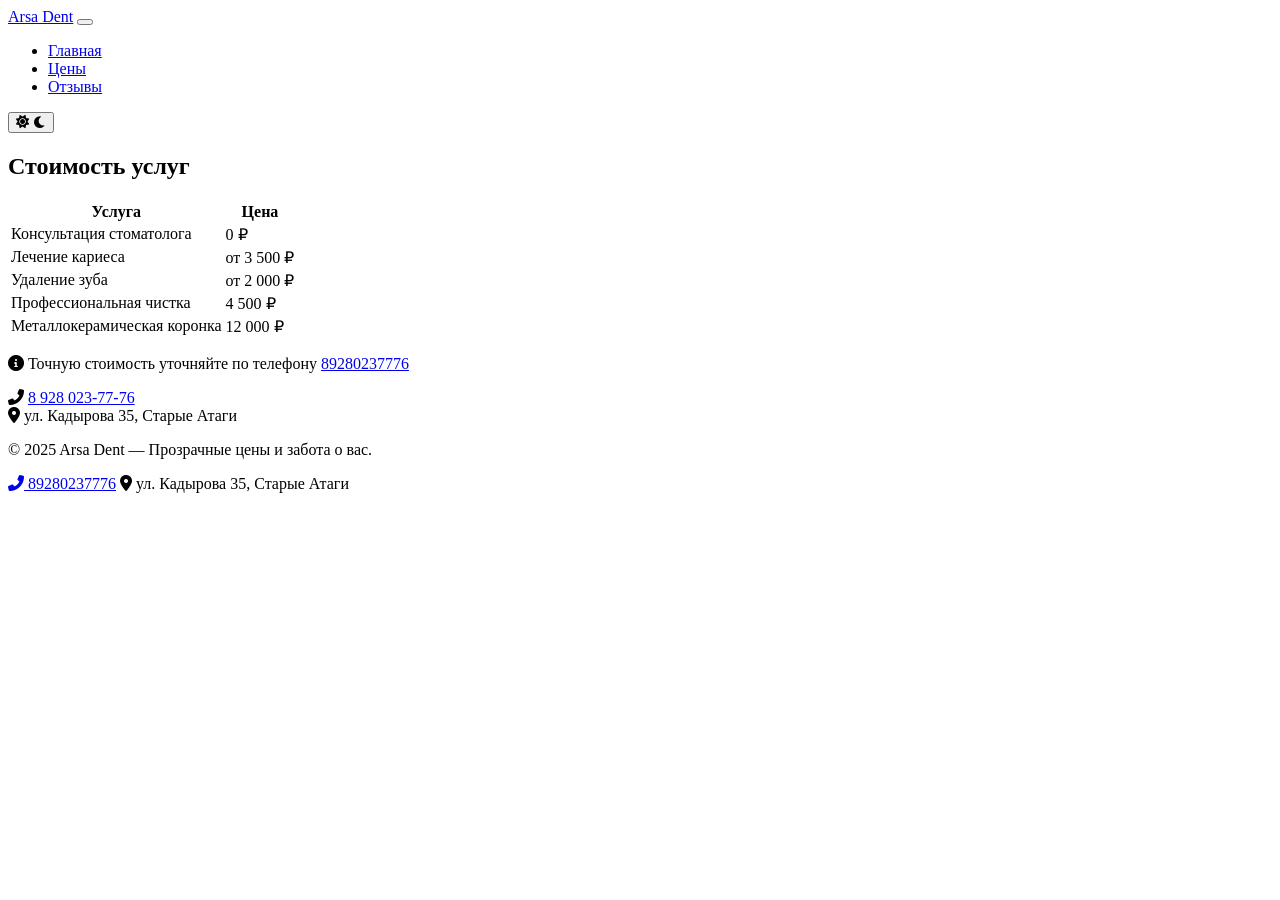
==== about.html @ 2aa065d4 "Create about.html" ====
<!DOCTYPE html>
<html lang="ru">
<head>
    <meta charset="UTF-8">
    <meta name="viewport" content="width=device-width, initial-scale=1.0">
    <title>Arsa Dent | Стоимость услуг</title>
    <link rel="stylesheet" href="style.css">
    <link rel="stylesheet" href="https://cdnjs.cloudflare.com/ajax/libs/font-awesome/6.0.0-beta3/css/all.min.css">
    <link href="https://fonts.googleapis.com/css2?family=Inter:opsz,wght@14..32,300;400;500;600;700&family=Poppins:wght@400;500;600;700&display=swap" rel="stylesheet">
</head>
<body>
    <header class="header">
        <div class="container header-container">
            <a href="index.html" class="logo">Arsa Dent</a>
            <button class="burger-btn" id="burgerBtn" aria-label="Меню">
                <span class="burger-line"></span>
                <span class="burger-line"></span>
                <span class="burger-line"></span>
            </button>
            <nav class="nav-menu" id="navMenu">
                <ul class="nav-list">
                    <li><a href="index.html" class="nav-link">Главная</a></li>
                    <li><a href="about.html" class="nav-link active">Цены</a></li>
                    <li><a href="page.html" class="nav-link">Отзывы</a></li>
                </ul>
                <div class="theme-toggle-wrapper">
                    <button id="themeToggle" class="theme-toggle" aria-label="Тёмная/светлая тема">
                        <i class="fas fa-sun"></i>
                        <i class="fas fa-moon"></i>
                    </button>
                </div>
            </nav>
        </div>
    </header>

    <main>
        <section class="pricing-section">
            <div class="container">
                <h1 class="page-title fade-up">Стоимость услуг</h1>
                <div class="price-table-wrapper fade-up">
                    <table class="price-table">
                        <thead>
                            <tr><th>Услуга</th><th>Цена</th></tr>
                        </thead>
                        <tbody>
                            <tr><td>Консультация стоматолога</td><td class="price">0 ₽</td></tr>
                            <tr><td>Лечение кариеса</td><td class="price">от 3 500 ₽</td></tr>
                            <tr><td>Удаление зуба</td><td class="price">от 2 000 ₽</td></tr>
                            <tr><td>Профессиональная чистка</td><td class="price">4 500 ₽</td></tr>
                            <tr><td>Металлокерамическая коронка</td><td class="price">12 000 ₽</td></tr>
                        </tbody>
                    </table>
                    <p class="price-note"><i class="fas fa-info-circle"></i> Точную стоимость уточняйте по телефону <a href="tel:89280237776">89280237776</a></p>
                </div>
            </div>
        </section>

        <!-- Доп. блок с контактами (единообразие) -->
        <section class="contact-info mini-contacts">
            <div class="container contact-grid">
                <div class="contact-block"><i class="fas fa-phone-alt"></i> <a href="tel:89280237776">8 928 023-77-76</a></div>
                <div class="contact-block"><i class="fas fa-map-marker-alt"></i> ул. Кадырова 35, Старые Атаги</div>
            </div>
        </section>
    </main>

    <footer class="footer">
        <div class="container footer-container">
            <p>&copy; 2025 Arsa Dent — Прозрачные цены и забота о вас.</p>
            <div class="footer-links"><a href="tel:89280237776"><i class="fas fa-phone-alt"></i> 89280237776</a> <span><i class="fas fa-map-marker-alt"></i> ул. Кадырова 35, Старые Атаги</span></div>
        </div>
    </footer>

    <script>
        const themeToggle = document.getElementById('themeToggle');
        const root = document.documentElement;
        const loadTheme = () => { const saved = localStorage.getItem('theme'); if(saved === 'dark') root.classList.add('dark'); else root.classList.remove('dark'); };
        loadTheme();
        themeToggle.addEventListener('click', () => { root.classList.toggle('dark'); localStorage.setItem('theme', root.classList.contains('dark') ? 'dark' : 'light'); });
        // бургер
        const burger = document.getElementById('burgerBtn');
        const navMenu = document.getElementById('navMenu');
        burger.addEventListener('click', () => { navMenu.classList.toggle('open'); burger.classList.toggle('active'); });
        document.querySelectorAll('.nav-link').forEach(link => link.addEventListener('click', () => { navMenu.classList.remove('open'); burger.classList.remove('active'); }));
    </script>
</body>
</html>
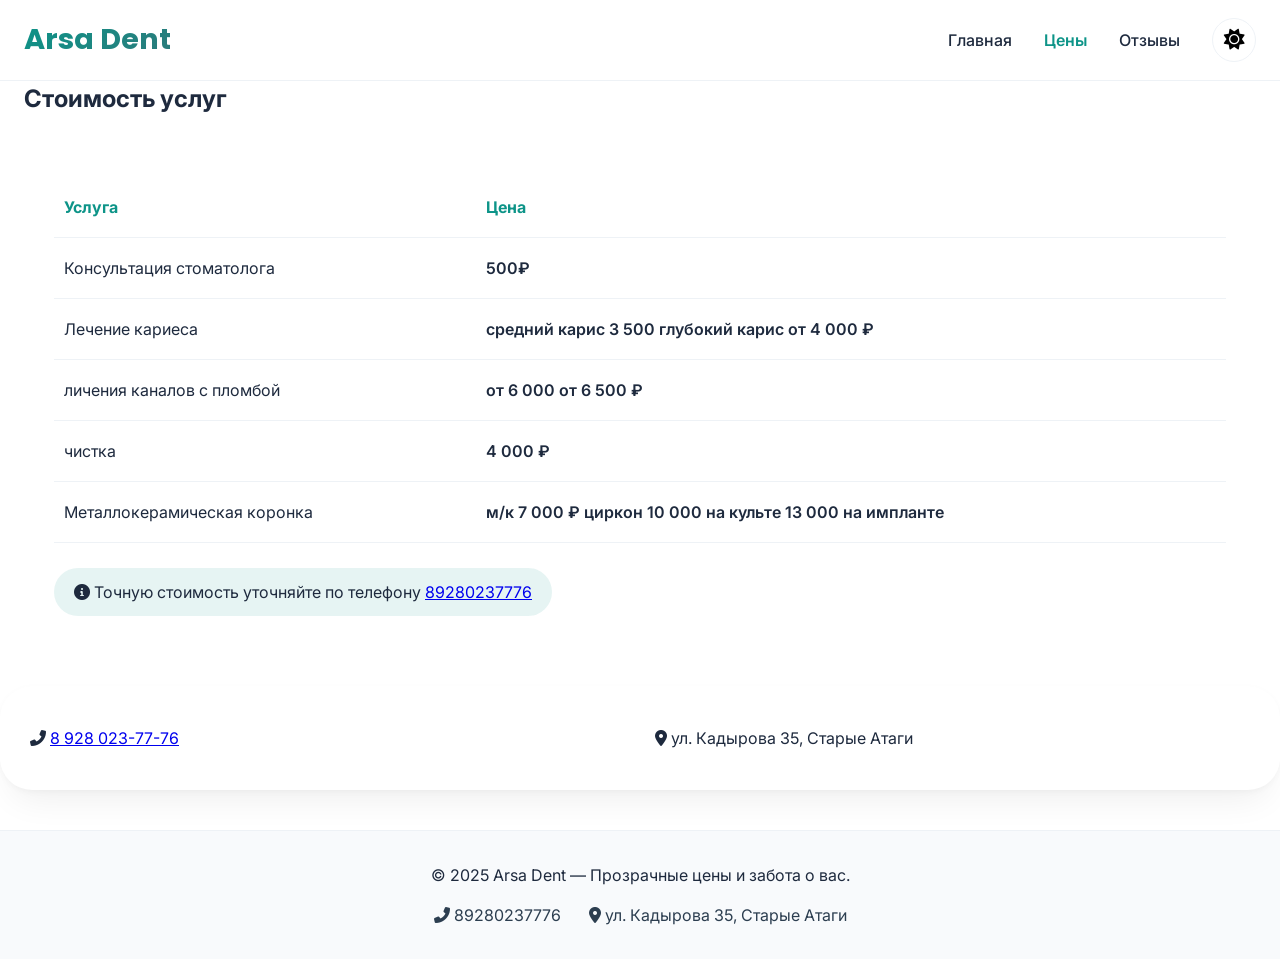
==== commit 9871f5c3: "Update about.html" ====
--- a/about.html
+++ b/about.html
@@ -43,11 +43,11 @@
                             <tr><th>Услуга</th><th>Цена</th></tr>
                         </thead>
                         <tbody>
-                            <tr><td>Консультация стоматолога</td><td class="price">0 ₽</td></tr>
-                            <tr><td>Лечение кариеса</td><td class="price">от 3 500 ₽</td></tr>
-                            <tr><td>Удаление зуба</td><td class="price">от 2 000 ₽</td></tr>
-                            <tr><td>Профессиональная чистка</td><td class="price">4 500 ₽</td></tr>
-                            <tr><td>Металлокерамическая коронка</td><td class="price">12 000 ₽</td></tr>
+                            <tr><td>Консультация стоматолога</td><td class="price">500₽</td></tr>
+                            <tr><td>Лечение кариеса</td><td class="price">средний карис 3 500 глубокий карис от 4 000 ₽</td></tr>
+                            <tr><td>личения каналов с пломбой</td><td class="price">от 6 000 от 6 500 ₽</td></tr>
+                            <tr><td> чистка</td><td class="price">4 000 ₽</td></tr>
+                            <tr><td>Металлокерамическая коронка</td><td class="price">м/к 7 000 ₽ циркон 10 000 на культе 13 000 на импланте</td></tr>
                         </tbody>
                     </table>
                     <p class="price-note"><i class="fas fa-info-circle"></i> Точную стоимость уточняйте по телефону <a href="tel:89280237776">89280237776</a></p>
--- a/style.css
+++ b/style.css
@@ -0,0 +1,390 @@
+/* style.css - единый файл стилей для Arsa Dent */
+/* ===== RESET & ГЛОБАЛЬНЫЕ ПЕРЕМЕННЫЕ ===== */
+* {
+    margin: 0;
+    padding: 0;
+    box-sizing: border-box;
+}
+
+:root {
+    /* Светлая тема */
+    --bg-body: #ffffff;
+    --text-primary: #1E2A3E;
+    --text-secondary: #2c3e50;
+    --card-bg: #ffffff;
+    --header-bg: rgba(255,255,255,0.96);
+    --border-color: #eef2f6;
+    --accent: #0D9488;  /* бирюзово-синий акцент */
+    --accent-hover: #0f766e;
+    --shadow-sm: 0 20px 35px -12px rgba(0,0,0,0.07), 0 2px 6px rgba(0,0,0,0.03);
+    --shadow-hover: 0 30px 40px -16px rgba(0,0,0,0.15);
+    --footer-bg: #f8fafc;
+    --transition: all 0.25s cubic-bezier(0.2, 0.9, 0.4, 1.1);
+}
+
+:root.dark {
+    --bg-body: #121212;
+    --text-primary: #EDEDED;
+    --text-secondary: #B0B3B8;
+    --card-bg: #1E1E2A;
+    --header-bg: rgba(18,18,18,0.95);
+    --border-color: #2C2C3A;
+    --accent: #2aa79b;
+    --accent-hover: #3ecfc0;
+    --shadow-sm: 0 20px 30px -12px rgba(0,0,0,0.5);
+    --footer-bg: #0c0c10;
+}
+
+body {
+    font-family: 'Inter', sans-serif;
+    background-color: var(--bg-body);
+    color: var(--text-primary);
+    transition: background-color 0.3s ease, color 0.2s ease;
+    line-height: 1.5;
+    scroll-behavior: smooth;
+}
+
+.container {
+    max-width: 1280px;
+    margin: 0 auto;
+    padding: 0 24px;
+}
+
+/* ===== АНИМАЦИИ ПОЯВЛЕНИЯ ===== */
+.fade-up {
+    animation: fadeUp 0.7s ease forwards;
+    opacity: 0;
+    transform: translateY(18px);
+}
+
+@keyframes fadeUp {
+    to {
+        opacity: 1;
+        transform: translateY(0);
+    }
+}
+
+/* карточки, секции - появление с задержкой */
+.service-card, .review-card, .price-table-wrapper, .clinic-text, .contact-block {
+    animation: fadeUp 0.6s ease forwards;
+    opacity: 0;
+}
+.service-card:nth-child(1) { animation-delay: 0.1s; }
+.service-card:nth-child(2) { animation-delay: 0.2s; }
+.service-card:nth-child(3) { animation-delay: 0.3s; }
+.service-card:nth-child(4) { animation-delay: 0.4s; }
+
+/* ===== ХЕДЕР И БУРГЕР ===== */
+.header {
+    background: var(--header-bg);
+    backdrop-filter: blur(12px);
+    position: sticky;
+    top: 0;
+    z-index: 100;
+    border-bottom: 1px solid var(--border-color);
+    transition: var(--transition);
+}
+
+.header-container {
+    display: flex;
+    justify-content: space-between;
+    align-items: center;
+    padding: 18px 24px;
+}
+
+.logo {
+    font-family: 'Poppins', sans-serif;
+    font-size: 1.8rem;
+    font-weight: 700;
+    background: linear-gradient(135deg, var(--accent), #2c7a7b);
+    background-clip: text;
+    -webkit-background-clip: text;
+    color: transparent;
+    text-decoration: none;
+}
+
+.nav-menu {
+    display: flex;
+    align-items: center;
+    gap: 2rem;
+}
+
+.nav-list {
+    display: flex;
+    gap: 2rem;
+    list-style: none;
+}
+
+.nav-link {
+    text-decoration: none;
+    font-weight: 500;
+    color: var(--text-primary);
+    transition: 0.2s;
+    position: relative;
+}
+.nav-link.active {
+    color: var(--accent);
+    font-weight: 600;
+}
+.nav-link:hover { color: var(--accent); }
+
+.theme-toggle {
+    background: var(--card-bg);
+    border: 1px solid var(--border-color);
+    border-radius: 40px;
+    width: 44px;
+    height: 44px;
+    cursor: pointer;
+    font-size: 1.3rem;
+    display: flex;
+    align-items: center;
+    justify-content: center;
+    transition: transform 0.3s, background 0.2s;
+}
+.theme-toggle i:first-child, .theme-toggle i:last-child {
+    transition: opacity 0.2s;
+}
+:root .theme-toggle .fa-sun { display: inline; }
+:root .theme-toggle .fa-moon { display: none; }
+:root.dark .theme-toggle .fa-sun { display: none; }
+:root.dark .theme-toggle .fa-moon { display: inline; color: #FFD966; }
+.theme-toggle:hover { transform: rotate(20deg); background: var(--accent); color: white;}
+
+/* бургер */
+.burger-btn {
+    display: none;
+    background: none;
+    border: none;
+    cursor: pointer;
+    flex-direction: column;
+    gap: 5px;
+}
+.burger-line {
+    width: 28px;
+    height: 2.5px;
+    background: var(--text-primary);
+    transition: 0.3s;
+}
+
+@media (max-width: 768px) {
+    .burger-btn { display: flex; }
+    .nav-menu {
+        position: fixed;
+        top: 75px;
+        left: -100%;
+        width: 80%;
+        height: calc(100vh - 75px);
+        background: var(--header-bg);
+        backdrop-filter: blur(20px);
+        flex-direction: column;
+        align-items: flex-start;
+        padding: 2rem;
+        transition: 0.3s;
+        border-radius: 0 24px 24px 0;
+        box-shadow: 10px 0 30px rgba(0,0,0,0.2);
+    }
+    .nav-menu.open { left: 0; }
+    .nav-list { flex-direction: column; gap: 1.5rem; }
+    .theme-toggle-wrapper { margin-top: 1.5rem; }
+    .burger-btn.active .burger-line:nth-child(1) { transform: rotate(45deg) translate(6px, 6px); }
+    .burger-btn.active .burger-line:nth-child(2) { opacity: 0; }
+    .burger-btn.active .burger-line:nth-child(3) { transform: rotate(-45deg) translate(6px, -6px); }
+}
+
+/* ===== КНОПКИ ===== */
+.btn {
+    display: inline-block;
+    padding: 14px 32px;
+    border-radius: 40px;
+    font-weight: 600;
+    font-family: inherit;
+    transition: all 0.25s;
+    cursor: pointer;
+    border: none;
+}
+.btn-primary {
+    background: var(--accent);
+    color: white;
+    box-shadow: 0 8px 18px rgba(13,148,136,0.25);
+}
+.btn-primary:hover {
+    background: var(--accent-hover);
+    transform: scale(1.02);
+    box-shadow: 0 12px 24px rgba(13,148,136,0.4);
+}
+.pulse-btn {
+    animation: pulse 1.8s infinite;
+}
+@keyframes pulse {
+    0% { box-shadow: 0 0 0 0 rgba(13,148,136,0.5);}
+    70% { box-shadow: 0 0 0 10px rgba(13,148,136,0);}
+    100% { box-shadow: 0 0 0 0 rgba(13,148,136,0);}
+}
+
+/* Hero */
+.hero {
+    padding: 80px 0;
+    text-align: center;
+    background: radial-gradient(circle at 10% 30%, rgba(13,148,136,0.05), transparent);
+}
+.hero-title {
+    font-size: 4rem;
+    font-weight: 800;
+    background: linear-gradient(125deg, var(--accent), #2b8c7c);
+    background-clip: text;
+    -webkit-background-clip: text;
+    color: transparent;
+}
+.hero-subtitle {
+    font-size: 1.4rem;
+    margin: 1rem 0 2rem;
+    color: var(--text-secondary);
+}
+
+/* Услуги грид */
+.services-grid {
+    display: grid;
+    grid-template-columns: repeat(auto-fit, minmax(260px, 1fr));
+    gap: 30px;
+    margin: 48px 0;
+}
+.service-card {
+    background: var(--card-bg);
+    border-radius: 28px;
+    padding: 32px 20px;
+    text-align: center;
+    transition: var(--transition);
+    box-shadow: var(--shadow-sm);
+    border: 1px solid var(--border-color);
+}
+.card-hover:hover {
+    transform: translateY(-8px) scale(1.02);
+    box-shadow: var(--shadow-hover);
+}
+.service-icon {
+    font-size: 3rem;
+    color: var(--accent);
+    margin-bottom: 1rem;
+}
+
+/* Контакты грид */
+.contact-grid {
+    display: flex;
+    flex-wrap: wrap;
+    justify-content: space-between;
+    gap: 30px;
+    background: var(--card-bg);
+    padding: 40px 30px;
+    border-radius: 32px;
+    margin: 40px 0;
+    box-shadow: var(--shadow-sm);
+}
+.contact-block {
+    flex: 1;
+    min-width: 180px;
+}
+.phone-link {
+    color: var(--accent);
+    text-decoration: none;
+    font-weight: 600;
+}
+
+/* Таблица цен */
+.price-table-wrapper {
+    background: var(--card-bg);
+    border-radius: 32px;
+    padding: 30px;
+    margin: 30px 0;
+}
+.price-table {
+    width: 100%;
+    border-collapse: collapse;
+}
+.price-table th, .price-table td {
+    padding: 18px 10px;
+    border-bottom: 1px solid var(--border-color);
+    text-align: left;
+}
+.price-table th {
+    font-weight: 700;
+    color: var(--accent);
+}
+.price {
+    font-weight: 600;
+    text-align: right;
+}
+.price-note {
+    margin-top: 25px;
+    background: rgba(13,148,136,0.1);
+    padding: 12px 20px;
+    border-radius: 60px;
+    display: inline-block;
+}
+
+/* Отзывы */
+.reviews-grid {
+    display: grid;
+    grid-template-columns: repeat(auto-fit, minmax(280px, 1fr));
+    gap: 30px;
+    margin: 40px 0;
+}
+.review-card {
+    background: var(--card-bg);
+    border-radius: 28px;
+    padding: 28px;
+    transition: var(--transition);
+    box-shadow: var(--shadow-sm);
+}
+.review-header {
+    display: flex;
+    justify-content: space-between;
+    margin-bottom: 12px;
+    font-weight: 600;
+}
+.stars {
+    color: #FBBF24;
+    margin-bottom: 16px;
+    letter-spacing: 2px;
+}
+/* Карта */
+.map-wrapper {
+    background: var(--card-bg);
+    border-radius: 32px;
+    padding: 24px;
+    margin: 40px auto;
+    box-shadow: var(--shadow-sm);
+}
+.map-title {
+    margin-bottom: 20px;
+}
+.map-address {
+    text-align: center;
+    margin-top: 20px;
+    font-weight: 500;
+}
+/* Footer */
+.footer {
+    background: var(--footer-bg);
+    border-top: 1px solid var(--border-color);
+    padding: 32px 0;
+    text-align: center;
+}
+.footer-links {
+    display: flex;
+    gap: 28px;
+    justify-content: center;
+    margin-top: 16px;
+    flex-wrap: wrap;
+}
+.footer-links a, .footer-links span {
+    color: var(--text-secondary);
+    text-decoration: none;
+}
+/* Адаптивность */
+@media (max-width: 768px) {
+    .hero-title { font-size: 2.6rem; }
+    .hero-subtitle { font-size: 1.1rem; }
+    .contact-grid { flex-direction: column; text-align: center; }
+    .price-table th, .price-table td { font-size: 0.9rem; }
+    .container { padding: 0 20px; }
+}
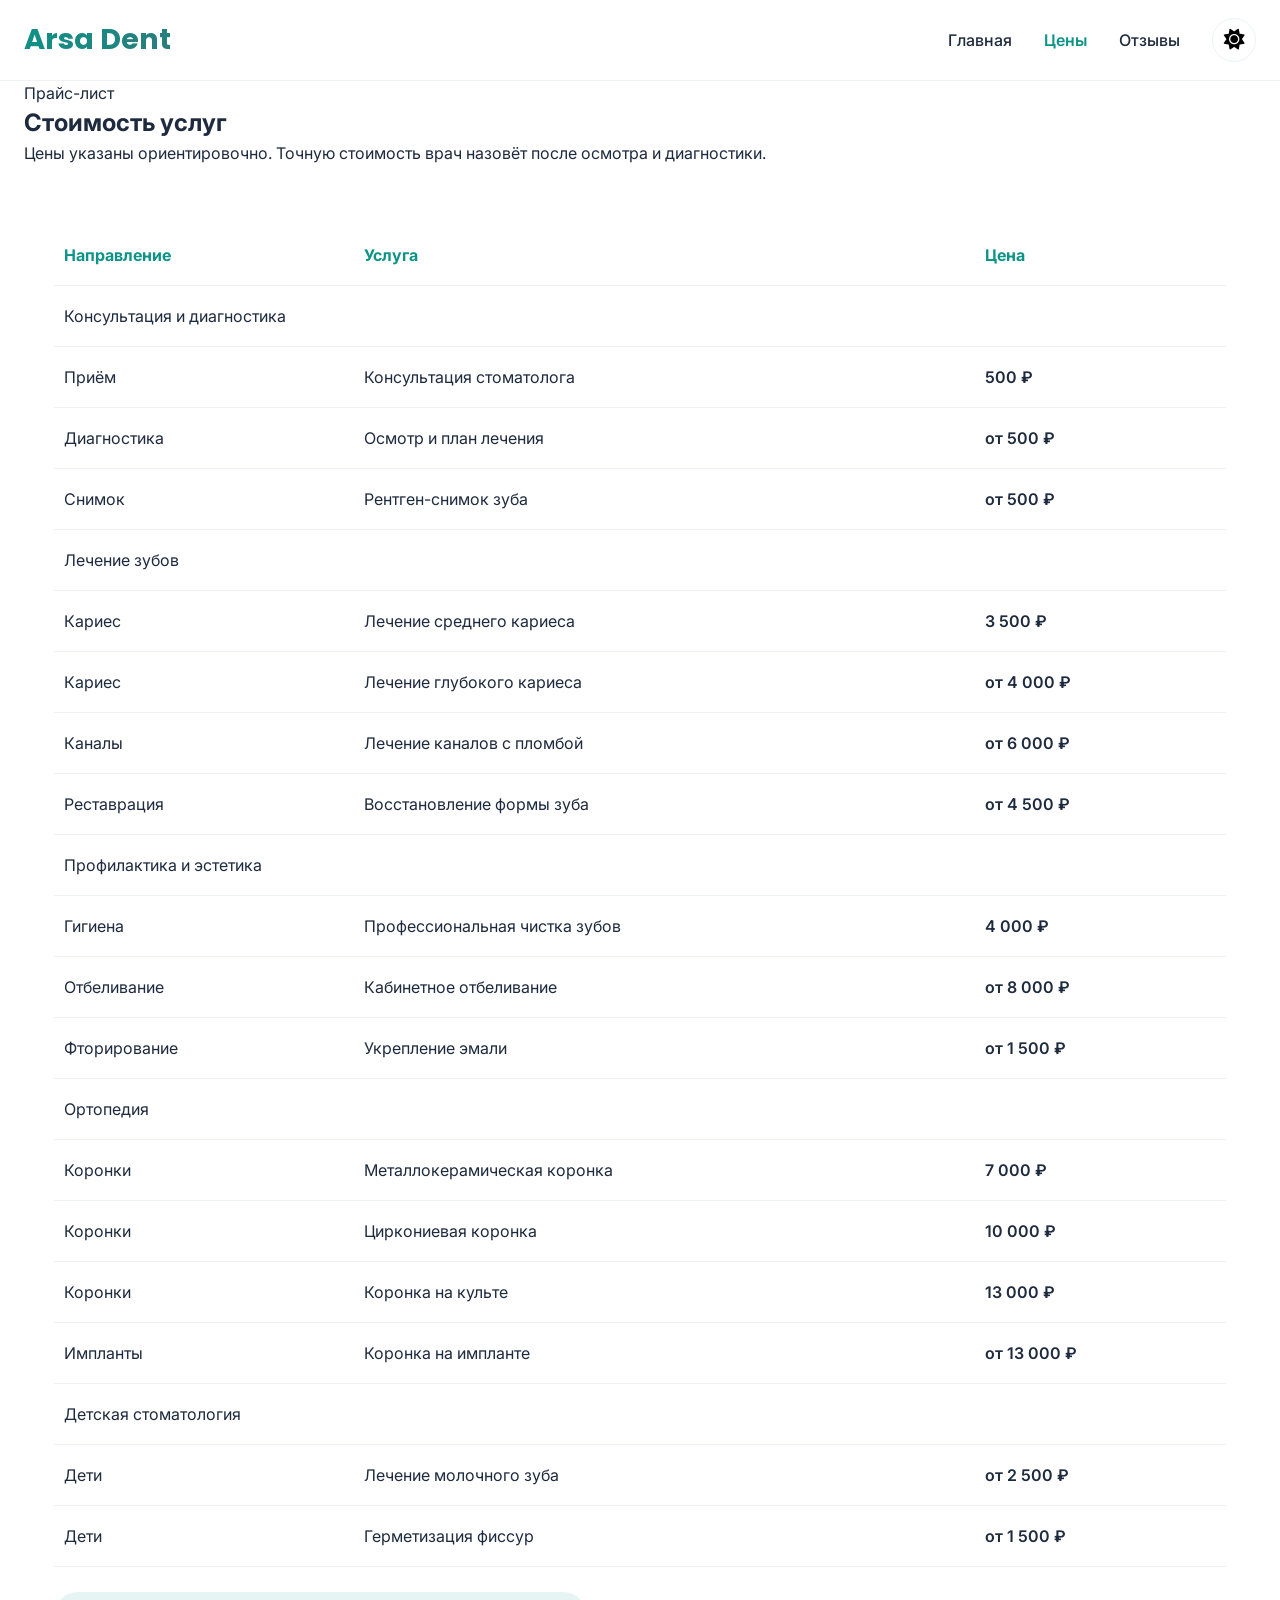
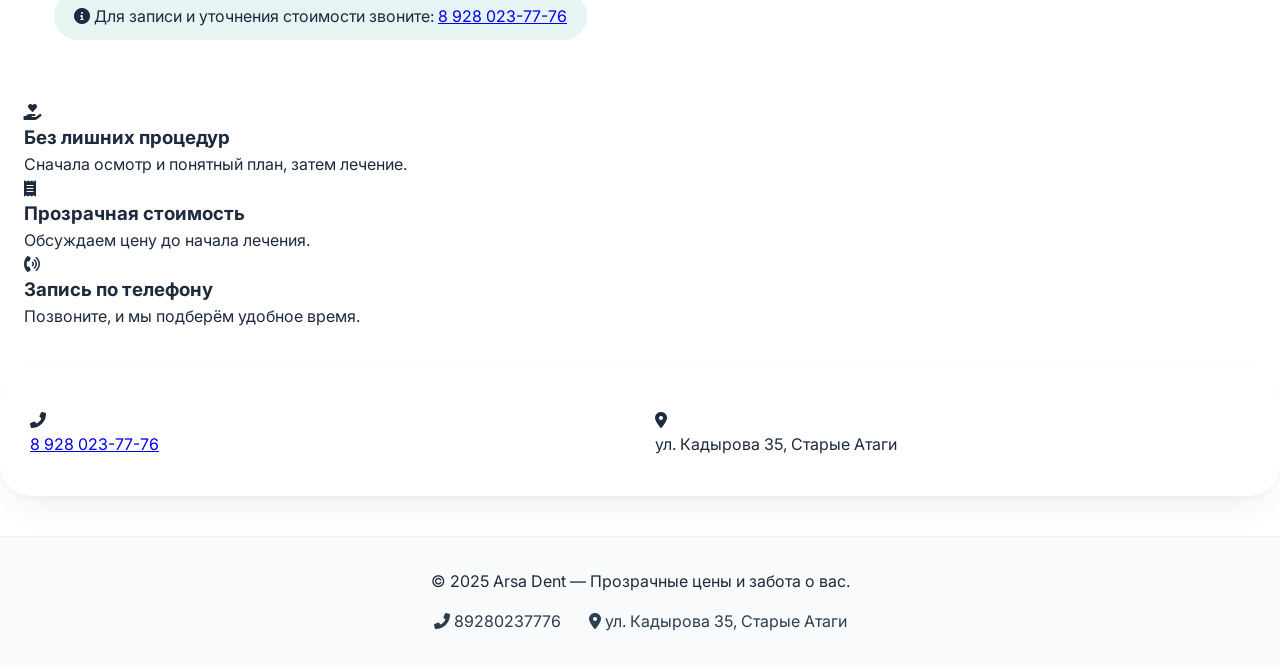
==== commit 98b45294: "Update about.html" ====
--- a/about.html
+++ b/about.html
@@ -6,7 +6,7 @@
     <title>Arsa Dent | Стоимость услуг</title>
     <link rel="stylesheet" href="style.css">
     <link rel="stylesheet" href="https://cdnjs.cloudflare.com/ajax/libs/font-awesome/6.0.0-beta3/css/all.min.css">
-    <link href="https://fonts.googleapis.com/css2?family=Inter:opsz,wght@14..32,300;400;500;600;700&family=Poppins:wght@400;500;600;700&display=swap" rel="stylesheet">
+    <link href="https://fonts.googleapis.com/css2?family=Inter:opsz,wght@14..32,300..700&family=Poppins:wght@400;500;600;700&display=swap" rel="stylesheet">
 </head>
 <body>
     <header class="header">
@@ -36,30 +36,76 @@
     <main>
         <section class="pricing-section">
             <div class="container">
+                <span class="section-label centered fade-up">Прайс-лист</span>
                 <h1 class="page-title fade-up">Стоимость услуг</h1>
+                <p class="section-subtitle fade-up">Цены указаны ориентировочно. Точную стоимость врач назовёт после осмотра и диагностики.</p>
+
                 <div class="price-table-wrapper fade-up">
                     <table class="price-table">
                         <thead>
-                            <tr><th>Услуга</th><th>Цена</th></tr>
+                            <tr>
+                                <th>Направление</th>
+                                <th>Услуга</th>
+                                <th>Цена</th>
+                            </tr>
                         </thead>
                         <tbody>
-                            <tr><td>Консультация стоматолога</td><td class="price">500₽</td></tr>
-                            <tr><td>Лечение кариеса</td><td class="price">средний карис 3 500 глубокий карис от 4 000 ₽</td></tr>
-                            <tr><td>личения каналов с пломбой</td><td class="price">от 6 000 от 6 500 ₽</td></tr>
-                            <tr><td> чистка</td><td class="price">4 000 ₽</td></tr>
-                            <tr><td>Металлокерамическая коронка</td><td class="price">м/к 7 000 ₽ циркон 10 000 на культе 13 000 на импланте</td></tr>
+                            <tr class="category-row"><td colspan="3">Консультация и диагностика</td></tr>
+                            <tr><td>Приём</td><td>Консультация стоматолога</td><td class="price">500 ₽</td></tr>
+                            <tr><td>Диагностика</td><td>Осмотр и план лечения</td><td class="price">от 500 ₽</td></tr>
+                            <tr><td>Снимок</td><td>Рентген-снимок зуба</td><td class="price">от 500 ₽</td></tr>
+
+                            <tr class="category-row"><td colspan="3">Лечение зубов</td></tr>
+                            <tr><td>Кариес</td><td>Лечение среднего кариеса</td><td class="price">3 500 ₽</td></tr>
+                            <tr><td>Кариес</td><td>Лечение глубокого кариеса</td><td class="price">от 4 000 ₽</td></tr>
+                            <tr><td>Каналы</td><td>Лечение каналов с пломбой</td><td class="price">от 6 000 ₽</td></tr>
+                            <tr><td>Реставрация</td><td>Восстановление формы зуба</td><td class="price">от 4 500 ₽</td></tr>
+
+                            <tr class="category-row"><td colspan="3">Профилактика и эстетика</td></tr>
+                            <tr><td>Гигиена</td><td>Профессиональная чистка зубов</td><td class="price">4 000 ₽</td></tr>
+                            <tr><td>Отбеливание</td><td>Кабинетное отбеливание</td><td class="price">от 8 000 ₽</td></tr>
+                            <tr><td>Фторирование</td><td>Укрепление эмали</td><td class="price">от 1 500 ₽</td></tr>
+
+                            <tr class="category-row"><td colspan="3">Ортопедия</td></tr>
+                            <tr><td>Коронки</td><td>Металлокерамическая коронка</td><td class="price">7 000 ₽</td></tr>
+                            <tr><td>Коронки</td><td>Циркониевая коронка</td><td class="price">10 000 ₽</td></tr>
+                            <tr><td>Коронки</td><td>Коронка на культе</td><td class="price">13 000 ₽</td></tr>
+                            <tr><td>Импланты</td><td>Коронка на импланте</td><td class="price">от 13 000 ₽</td></tr>
+
+                            <tr class="category-row"><td colspan="3">Детская стоматология</td></tr>
+                            <tr><td>Дети</td><td>Лечение молочного зуба</td><td class="price">от 2 500 ₽</td></tr>
+                            <tr><td>Дети</td><td>Герметизация фиссур</td><td class="price">от 1 500 ₽</td></tr>
                         </tbody>
                     </table>
-                    <p class="price-note"><i class="fas fa-info-circle"></i> Точную стоимость уточняйте по телефону <a href="tel:89280237776">89280237776</a></p>
+                    <p class="price-note"><i class="fas fa-info-circle"></i> Для записи и уточнения стоимости звоните: <a href="tel:89280237776">8 928 023-77-76</a></p>
                 </div>
             </div>
         </section>
 
-        <!-- Доп. блок с контактами (единообразие) -->
+        <section class="price-cards-section">
+            <div class="container price-cards-grid">
+                <div class="small-info-card card-hover">
+                    <i class="fas fa-hand-holding-heart"></i>
+                    <h3>Без лишних процедур</h3>
+                    <p>Сначала осмотр и понятный план, затем лечение.</p>
+                </div>
+                <div class="small-info-card card-hover">
+                    <i class="fas fa-receipt"></i>
+                    <h3>Прозрачная стоимость</h3>
+                    <p>Обсуждаем цену до начала лечения.</p>
+                </div>
+                <div class="small-info-card card-hover">
+                    <i class="fas fa-phone-volume"></i>
+                    <h3>Запись по телефону</h3>
+                    <p>Позвоните, и мы подберём удобное время.</p>
+                </div>
+            </div>
+        </section>
+
         <section class="contact-info mini-contacts">
             <div class="container contact-grid">
-                <div class="contact-block"><i class="fas fa-phone-alt"></i> <a href="tel:89280237776">8 928 023-77-76</a></div>
-                <div class="contact-block"><i class="fas fa-map-marker-alt"></i> ул. Кадырова 35, Старые Атаги</div>
+                <div class="contact-block"><div class="contact-icon"><i class="fas fa-phone-alt"></i></div><a href="tel:89280237776">8 928 023-77-76</a></div>
+                <div class="contact-block"><div class="contact-icon"><i class="fas fa-map-marker-alt"></i></div>ул. Кадырова 35, Старые Атаги</div>
             </div>
         </section>
     </main>
@@ -77,7 +123,6 @@
         const loadTheme = () => { const saved = localStorage.getItem('theme'); if(saved === 'dark') root.classList.add('dark'); else root.classList.remove('dark'); };
         loadTheme();
         themeToggle.addEventListener('click', () => { root.classList.toggle('dark'); localStorage.setItem('theme', root.classList.contains('dark') ? 'dark' : 'light'); });
-        // бургер
         const burger = document.getElementById('burgerBtn');
         const navMenu = document.getElementById('navMenu');
         burger.addEventListener('click', () => { navMenu.classList.toggle('open'); burger.classList.toggle('active'); });
